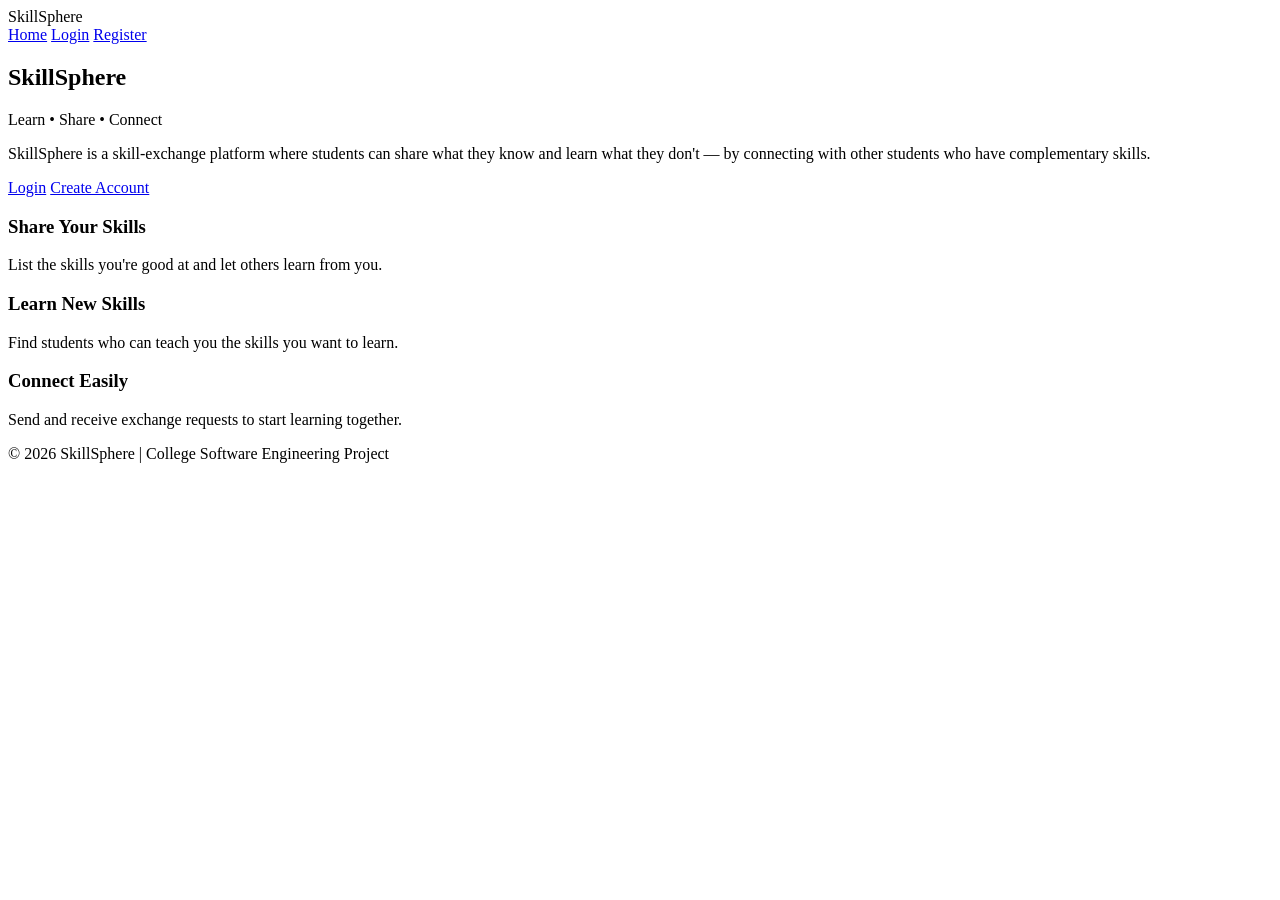
==== index.html @ f8867adf "Create index.html for SkillSphere landing page" ====
<!DOCTYPE html>
<html lang="en">
<head>
    <meta charset="UTF-8">
    <meta name="viewport" content="width=device-width, initial-scale=1.0">
    <title>SkillSphere - Learn • Share • Connect</title>
    <link rel="stylesheet" href="css/style.css">
</head>
<body>

    <!-- Top navigation bar -->
    <header class="navbar">
        <div class="logo">SkillSphere</div>
        <nav>
            <a href="index.html">Home</a>
            <a href="login.html">Login</a>
            <a href="register.html">Register</a>
        </nav>
    </header>

    <!-- Main landing section -->
    <main>
        <section class="hero">
            <h1>SkillSphere</h1>
            <p class="tagline">Learn • Share • Connect</p>
            <p class="hero-description">
                SkillSphere is a skill-exchange platform where students can share
                what they know and learn what they don't — by connecting with
                other students who have complementary skills.
            </p>

            <div class="hero-buttons">
                <a href="login.html" class="btn btn-primary">Login</a>
                <a href="register.html" class="btn btn-secondary">Create Account</a>
            </div>
        </section>

        <!-- Simple info cards explaining the platform -->
        <section class="info-cards">
            <div class="card">
                <h3>Share Your Skills</h3>
                <p>List the skills you're good at and let others learn from you.</p>
            </div>
            <div class="card">
                <h3>Learn New Skills</h3>
                <p>Find students who can teach you the skills you want to learn.</p>
            </div>
            <div class="card">
                <h3>Connect Easily</h3>
                <p>Send and receive exchange requests to start learning together.</p>
            </div>
        </section>
    </main>

    <footer>
        <p>&copy; 2026 SkillSphere | College Software Engineering Project</p>
    </footer>

</body>
</html>
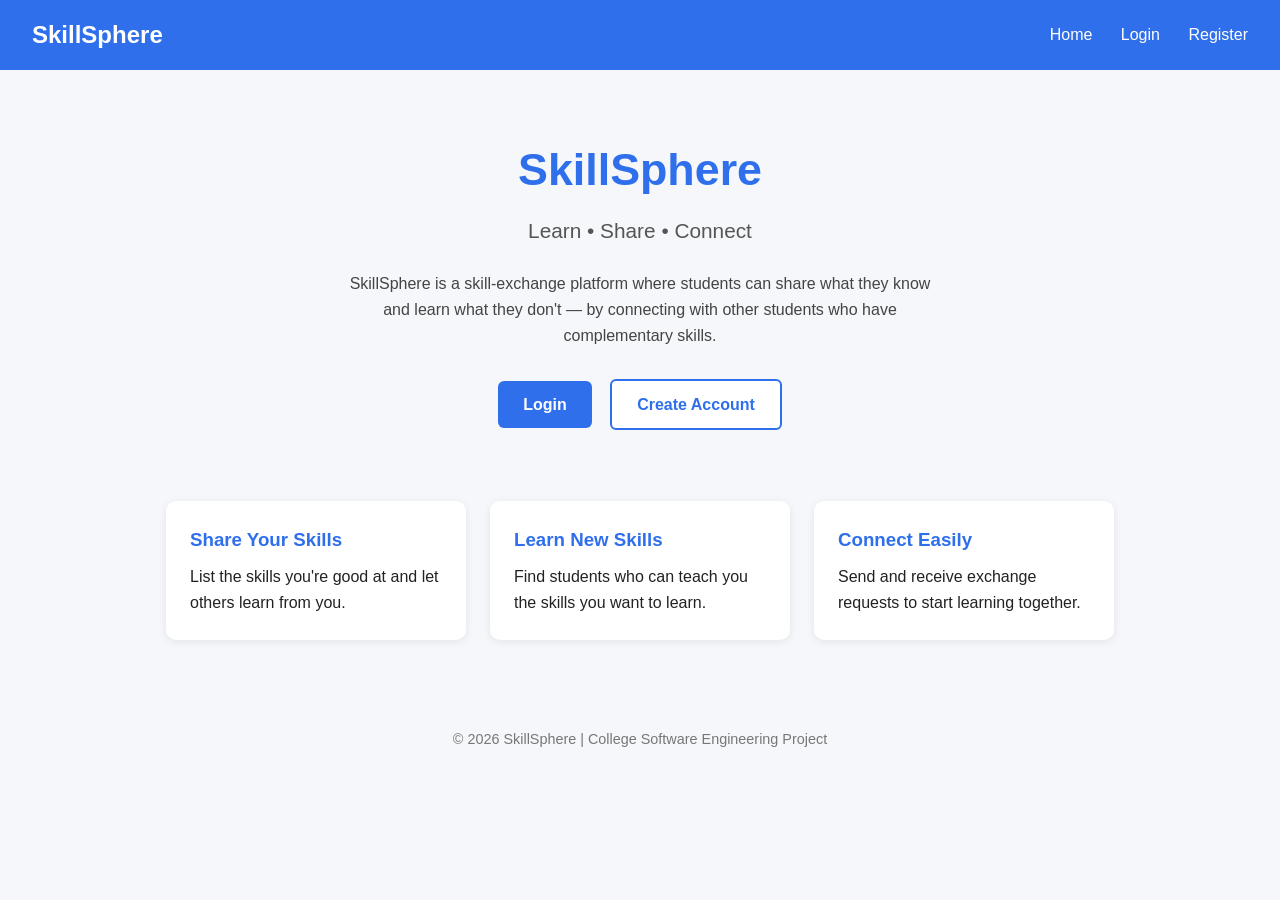
==== commit c5d2b9d9: "Update index.html" ====
--- a/index.html
+++ b/index.html
@@ -4,7 +4,7 @@
     <meta charset="UTF-8">
     <meta name="viewport" content="width=device-width, initial-scale=1.0">
     <title>SkillSphere - Learn • Share • Connect</title>
-    <link rel="stylesheet" href="css/style.css">
+   <link rel="stylesheet" href="frontend/css/style.css">
 </head>
 <body>
 
@@ -55,6 +55,6 @@
     <footer>
         <p>&copy; 2026 SkillSphere | College Software Engineering Project</p>
     </footer>
-
+      <script src="frontend/js/script.js"></script>
 </body>
 </html>
--- a/frontend/css/style.css
+++ b/frontend/css/style.css
@@ -0,0 +1,267 @@
+/* ==========================================================
+   SkillSphere - Basic Stylesheet
+   Keep it simple: colors, spacing, readable fonts, cards.
+   ========================================================== */
+
+/* Reset default spacing so layout is predictable */
+* {
+    margin: 0;
+    padding: 0;
+    box-sizing: border-box;
+}
+
+body {
+    font-family: 'Segoe UI', Arial, sans-serif;
+    background-color: #f5f7fa;
+    color: #222;
+    line-height: 1.6;
+}
+
+/* ---------- Navbar ---------- */
+.navbar {
+    display: flex;
+    justify-content: space-between;
+    align-items: center;
+    background-color: #2f6feb;
+    padding: 1rem 2rem;
+    flex-wrap: wrap;
+}
+
+.navbar .logo {
+    color: #fff;
+    font-size: 1.5rem;
+    font-weight: bold;
+}
+
+.navbar nav a {
+    color: #fff;
+    text-decoration: none;
+    margin-left: 1.5rem;
+    font-weight: 500;
+}
+
+.navbar nav a:hover {
+    text-decoration: underline;
+}
+
+/* ---------- Hero Section (Landing Page) ---------- */
+.hero {
+    text-align: center;
+    padding: 4rem 1.5rem 2rem;
+}
+
+.hero h1 {
+    font-size: 2.8rem;
+    color: #2f6feb;
+}
+
+.tagline {
+    font-size: 1.3rem;
+    color: #555;
+    margin-top: 0.5rem;
+}
+
+.hero-description {
+    max-width: 600px;
+    margin: 1.5rem auto;
+    color: #444;
+}
+
+.hero-buttons {
+    margin-top: 1.5rem;
+}
+
+/* ---------- Buttons ---------- */
+.btn {
+    display: inline-block;
+    padding: 0.7rem 1.6rem;
+    margin: 0.4rem;
+    border-radius: 6px;
+    text-decoration: none;
+    font-weight: 600;
+    cursor: pointer;
+    border: none;
+    font-size: 1rem;
+}
+
+.btn-primary {
+    background-color: #2f6feb;
+    color: #fff;
+}
+
+.btn-primary:hover {
+    background-color: #1d4fc4;
+}
+
+.btn-secondary {
+    background-color: #fff;
+    color: #2f6feb;
+    border: 2px solid #2f6feb;
+}
+
+.btn-secondary:hover {
+    background-color: #eaf0ff;
+}
+
+.btn:disabled {
+    opacity: 0.6;
+    cursor: not-allowed;
+}
+
+/* ---------- Info Cards (Landing Page) ---------- */
+.info-cards {
+    display: flex;
+    flex-wrap: wrap;
+    justify-content: center;
+    gap: 1.5rem;
+    padding: 2rem 1.5rem 4rem;
+}
+
+.card {
+    background: #fff;
+    border-radius: 10px;
+    padding: 1.5rem;
+    box-shadow: 0 2px 8px rgba(0, 0, 0, 0.08);
+    max-width: 300px;
+    flex: 1 1 250px;
+}
+
+.card h3 {
+    color: #2f6feb;
+    margin-bottom: 0.6rem;
+}
+
+/* ---------- Forms (Login / Register) ---------- */
+.form-page {
+    display: flex;
+    justify-content: center;
+    align-items: center;
+    padding: 3rem 1rem;
+}
+
+.form-container {
+    background: #fff;
+    padding: 2.5rem;
+    border-radius: 10px;
+    box-shadow: 0 2px 10px rgba(0, 0, 0, 0.1);
+    width: 100%;
+    max-width: 420px;
+}
+
+.form-container h2 {
+    text-align: center;
+    color: #2f6feb;
+    margin-bottom: 1.5rem;
+}
+
+.form-container label {
+    display: block;
+    margin-top: 1rem;
+    font-weight: 600;
+    font-size: 0.95rem;
+}
+
+.form-container input {
+    width: 100%;
+    padding: 0.6rem;
+    margin-top: 0.3rem;
+    border: 1px solid #ccc;
+    border-radius: 6px;
+    font-size: 1rem;
+}
+
+.form-container input:focus {
+    outline: none;
+    border-color: #2f6feb;
+}
+
+.form-btn {
+    width: 100%;
+    margin-top: 1.5rem;
+}
+
+.form-link {
+    text-align: center;
+    margin-top: 1rem;
+    font-size: 0.95rem;
+}
+
+.form-link a {
+    color: #2f6feb;
+    text-decoration: none;
+}
+
+.form-link a:hover {
+    text-decoration: underline;
+}
+
+/* ---------- Dashboard ---------- */
+.dashboard {
+    padding: 2rem 1.5rem;
+    max-width: 1000px;
+    margin: 0 auto;
+}
+
+.welcome-banner {
+    margin-bottom: 1.5rem;
+}
+
+.welcome-banner h1 {
+    color: #2f6feb;
+}
+
+.profile-section {
+    margin-bottom: 1.5rem;
+}
+
+.dashboard-grid {
+    display: grid;
+    grid-template-columns: repeat(auto-fit, minmax(220px, 1fr));
+    gap: 1.5rem;
+}
+
+.dashboard-box ul {
+    list-style: none;
+    margin-top: 0.5rem;
+}
+
+.dashboard-box ul li {
+    background: #eaf0ff;
+    padding: 0.5rem 0.8rem;
+    border-radius: 6px;
+    margin-bottom: 0.5rem;
+}
+
+.dashboard-box h3 {
+    color: #2f6feb;
+    margin-bottom: 0.6rem;
+}
+
+.dashboard-box p {
+    margin-bottom: 0.8rem;
+    color: #555;
+}
+
+/* ---------- Footer ---------- */
+footer {
+    text-align: center;
+    padding: 1.5rem;
+    color: #777;
+    font-size: 0.9rem;
+}
+
+/* ---------- Responsive ---------- */
+@media (max-width: 600px) {
+    .navbar {
+        flex-direction: column;
+        text-align: center;
+    }
+
+    .navbar nav a {
+        margin: 0.3rem 0.7rem;
+    }
+
+    .hero h1 {
+        font-size: 2.2rem;
+    }
+}
